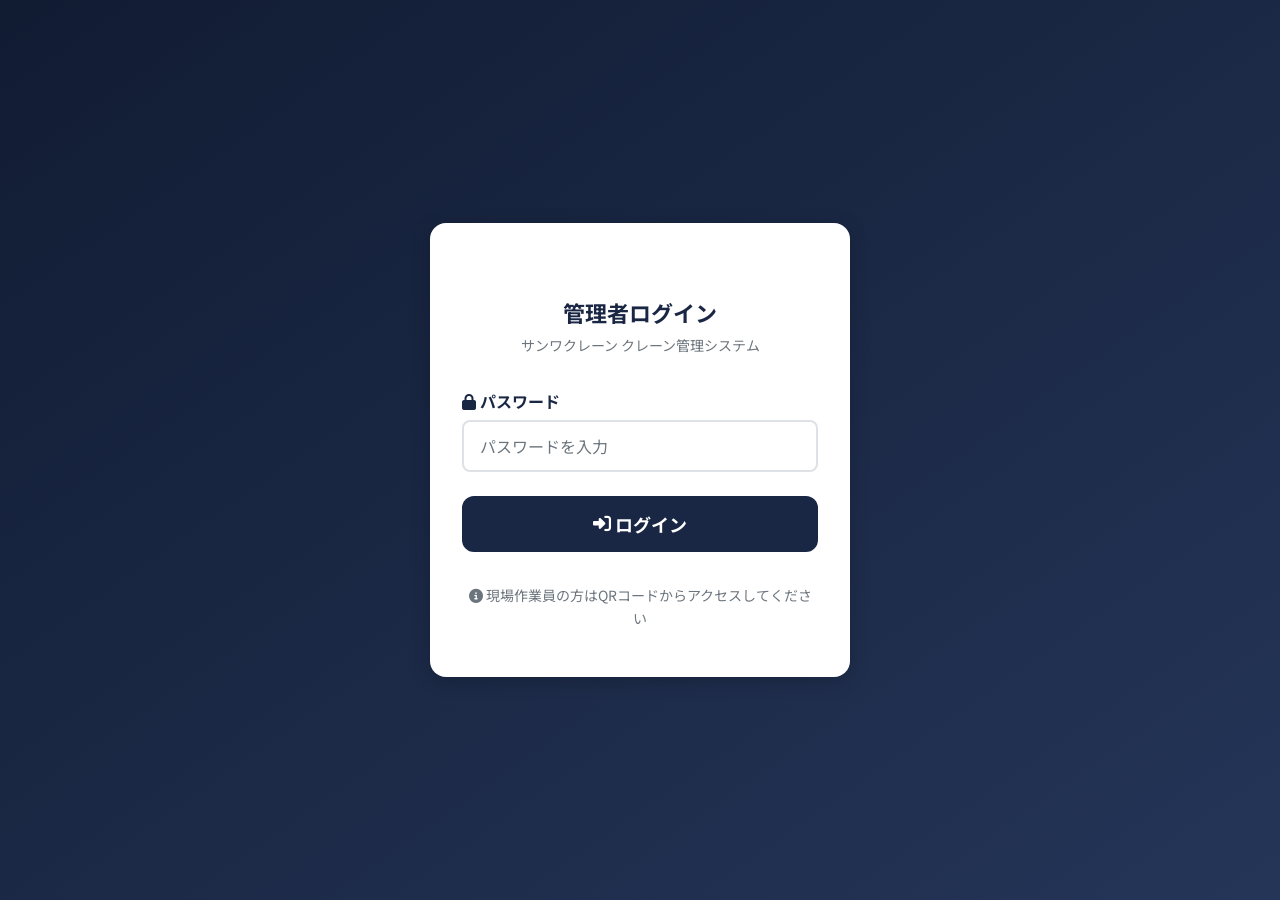
==== admin-crane.html @ b6905c78 "点検記録（オイル残量・タイヤ空気圧）セクションを追加、レイアウト変更 Co-Authored-By: Claude Sonnet 4.6 <noreply@anthropic.com>" ====
<!DOCTYPE html>
<html lang="ja">
<head>
  <meta charset="UTF-8">
  <meta name="viewport" content="width=device-width, initial-scale=1.0">
  <title>クレーン詳細（管理者）| サンワクレーン</title>
  <link rel="preconnect" href="https://fonts.googleapis.com">
  <link rel="preconnect" href="https://fonts.gstatic.com" crossorigin>
  <link href="https://fonts.googleapis.com/css2?family=Noto+Sans+JP:wght@400;700&display=swap" rel="stylesheet">
  <link rel="stylesheet" href="https://cdnjs.cloudflare.com/ajax/libs/font-awesome/6.5.0/css/all.min.css">
  <link rel="stylesheet" href="css/style.css">
</head>
<body>

  <!-- ヘッダー -->
  <header class="header">
    <a class="header-brand" href="admin-dashboard.html">
      <img class="header-logo"
           src="http://sanwacrane.jp/images/logo4.png"
           alt="サンワクレーン"
           onerror="this.style.display='none'">
      <div class="header-brand-text">
        <div class="header-title" id="pageHeading">クレーン詳細</div>
        <div class="header-subtitle" id="pageSubheading">管理者</div>
      </div>
    </a>
    <nav class="header-nav">
      <a href="admin-cranes.html"><i class="fas fa-arrow-left"></i> 一覧</a>
      <button onclick="Auth.logout()"><i class="fas fa-sign-out-alt"></i></button>
    </nav>
  </header>

  <!-- 管理者ナビ -->
  <nav class="admin-nav">
    <a href="admin-dashboard.html"><i class="fas fa-tachometer-alt"></i> ダッシュボード</a>
    <a href="admin-cranes.html" class="active"><i class="fas fa-truck-moving"></i> クレーン管理</a>
    <a href="qr-generator.html"><i class="fas fa-qrcode"></i> QRコード生成</a>
  </nav>

  <!-- メインコンテンツ -->
  <main class="container" style="padding-top:var(--sp-xl)">

    <!-- 上段：クレーン基本情報（横幅いっぱい） -->
    <div class="card" style="margin-bottom:var(--sp-lg)">
      <div class="card-header">
        <i class="fas fa-truck-moving"></i> クレーン基本情報
      </div>
      <div class="card-body">
        <form id="craneEditForm">
          <div class="grid grid-3" style="gap:var(--sp-md)">
            <div class="form-group" style="margin-bottom:0">
              <label class="form-label">車番 <span class="required">*</span></label>
              <input type="text" id="fieldVehicleNumber" class="form-control" required>
            </div>
            <div class="form-group" style="margin-bottom:0">
              <label class="form-label">メーカー</label>
              <select id="fieldMaker" class="form-control">
                <option value="">— 選択 —</option>
                <option value="LIEBHERR">LIEBHERR</option>
                <option value="TADANO">TADANO</option>
                <option value="KATO">KATO</option>
                <option value="KOBELCO">KOBELCO</option>
                <option value="SUMITOMO">SUMITOMO</option>
              </select>
            </div>
            <div class="form-group" style="margin-bottom:0">
              <label class="form-label">トン数 <span class="required">*</span></label>
              <input type="text" id="fieldTonnage" class="form-control" placeholder="例：25t" required>
            </div>
            <div class="form-group" style="margin-bottom:0">
              <label class="form-label">型番・型式</label>
              <input type="text" id="fieldModel" class="form-control">
            </div>
            <div class="form-group" style="margin-bottom:0">
              <label class="form-label">ステータス</label>
              <select id="fieldStatus" class="form-control">
                <option value="active">稼働中</option>
                <option value="maintenance">メンテナンス中</option>
                <option value="retired">引退</option>
              </select>
            </div>
            <div class="form-group" style="margin-bottom:0">
              <label class="form-label">備考</label>
              <input type="text" id="fieldNotes" class="form-control">
            </div>
          </div>
          <div style="margin-top:var(--sp-md);text-align:right">
            <button type="submit" class="btn btn-accent">
              <i class="fas fa-save"></i> 情報を保存
            </button>
          </div>
        </form>
      </div>
    </div>

    <!-- 下段：メンテナンス記録 ＋ 点検記録 -->
    <div class="grid grid-2" style="align-items:start">

      <!-- 左：メンテナンス記録 -->
      <div class="card">
        <div class="card-header">
          <i class="fas fa-clipboard-list"></i> メンテナンス記録
          <button id="btnAddMaint" class="btn btn-sm btn-accent" style="margin-left:auto">
            <i class="fas fa-plus"></i> 追加
          </button>
        </div>
        <div class="table-wrapper">
          <table class="table">
            <thead>
              <tr>
                <th>種別</th>
                <th>実施日</th>
                <th>次回予定</th>
                <th>担当者</th>
                <th>備考</th>
                <th>操作</th>
              </tr>
            </thead>
            <tbody id="maintTableBody">
              <tr><td colspan="6" class="text-center">読み込み中...</td></tr>
            </tbody>
          </table>
        </div>
      </div>

      <!-- 右：点検記録 -->
      <div class="card">
        <div class="card-header">
          <i class="fas fa-search"></i> 点検記録
          <button id="btnAddInspection" class="btn btn-sm btn-accent" style="margin-left:auto">
            <i class="fas fa-plus"></i> 追加
          </button>
        </div>
        <div class="table-wrapper">
          <table class="table">
            <thead>
              <tr>
                <th>日付</th>
                <th>オイル残量</th>
                <th>タイヤ空気圧（kPa）</th>
                <th>担当者</th>
                <th>操作</th>
              </tr>
            </thead>
            <tbody id="inspectionTableBody">
              <tr><td colspan="5" class="text-center">読み込み中...</td></tr>
            </tbody>
          </table>
        </div>
      </div>

    </div><!-- /grid -->

  </main>

  <!-- スクリプト読み込み -->
  <script src="https://www.gstatic.com/firebasejs/10.12.0/firebase-app-compat.js"></script>
  <script src="https://www.gstatic.com/firebasejs/10.12.0/firebase-firestore-compat.js"></script>
  <script src="js/firebase-config.js"></script>
  <script src="js/data.js"></script>
  <script src="js/auth.js"></script>
  <script src="js/app.js"></script>
  <script src="js/admin-crane.js"></script>

</body>
</html>
---- css/style.css ----
/* ============================================
   サンワクレーン株式会社 クレーン管理システム
   共通スタイルシート
   ============================================ */

/* CSS変数定義 */
:root {
  /* カラーパレット */
  --color-primary:       #1a2744;  /* ダークネイビー */
  --color-primary-light: #253558;  /* ライトネイビー */
  --color-primary-dark:  #111c33;  /* ダークネイビー（濃い） */
  --color-accent:        #c9a84c;  /* ゴールド */
  --color-accent-light:  #d4b96a;  /* ライトゴールド */
  --color-accent-dark:   #a8863a;  /* ダークゴールド */

  /* ニュートラルカラー */
  --color-white:  #ffffff;
  --color-bg:     #f0f2f5;
  --color-card:   #ffffff;
  --color-border: #dee2e6;
  --color-text:   #212529;
  --color-text-muted: #6c757d;

  /* ステータスカラー */
  --color-success: #198754;
  --color-warning: #f0a500;
  --color-danger:  #dc3545;
  --color-info:    #0dcaf0;

  /* タイポグラフィ */
  --font-family:    'Noto Sans JP', sans-serif;
  --font-size-xs:   12px;
  --font-size-sm:   14px;
  --font-size-base: 16px;
  --font-size-lg:   18px;
  --font-size-xl:   22px;
  --font-size-xxl:  28px;

  /* スペーシング */
  --sp-xs:  4px;
  --sp-sm:  8px;
  --sp-md:  16px;
  --sp-lg:  24px;
  --sp-xl:  32px;
  --sp-xxl: 48px;

  /* ボーダー半径 */
  --radius-sm: 4px;
  --radius-md: 8px;
  --radius-lg: 12px;
  --radius-xl: 16px;

  /* シャドウ */
  --shadow-sm: 0 1px 3px rgba(0,0,0,0.10);
  --shadow-md: 0 2px 8px rgba(0,0,0,0.15);
  --shadow-lg: 0 4px 20px rgba(0,0,0,0.20);

  /* レイアウト */
  --header-height:  64px;
  --container-max: 1200px;
}

/* ============================================
   リセット・ベース
   ============================================ */

*, *::before, *::after {
  box-sizing: border-box;
  margin: 0;
  padding: 0;
}

html { font-size: var(--font-size-base); scroll-behavior: smooth; }

body {
  font-family: var(--font-family);
  background-color: var(--color-bg);
  color: var(--color-text);
  line-height: 1.6;
  min-height: 100vh;
}

a { color: var(--color-accent); text-decoration: none; }
a:hover { color: var(--color-accent-dark); }
img { max-width: 100%; height: auto; }

/* ============================================
   ヘッダー
   ============================================ */

.header {
  background: var(--color-primary);
  color: var(--color-white);
  padding: var(--sp-sm) var(--sp-lg);
  position: sticky;
  top: 0;
  z-index: 100;
  box-shadow: var(--shadow-md);
  display: flex;
  align-items: center;
  justify-content: space-between;
  min-height: var(--header-height);
}

.header-brand {
  display: flex;
  align-items: center;
  gap: var(--sp-sm);
  text-decoration: none;
  color: inherit;
}

.header-logo { height: 44px; width: auto; object-fit: contain; }

.header-brand-text { display: flex; flex-direction: column; }
.header-title {
  font-size: var(--font-size-lg);
  font-weight: 700;
  color: var(--color-accent);
  line-height: 1.2;
}
.header-subtitle {
  font-size: var(--font-size-xs);
  color: rgba(255,255,255,0.65);
}

.header-nav {
  display: flex;
  align-items: center;
  gap: var(--sp-xs);
}

.header-nav a,
.header-nav button {
  color: rgba(255,255,255,0.75);
  font-size: var(--font-size-sm);
  padding: var(--sp-xs) var(--sp-sm);
  border: none;
  background: none;
  cursor: pointer;
  font-family: var(--font-family);
  border-radius: var(--radius-sm);
  transition: all 0.2s;
  text-decoration: none;
}

.header-nav a:hover,
.header-nav button:hover {
  color: var(--color-white);
  background: rgba(255,255,255,0.12);
}

/* ============================================
   管理者ナビゲーション
   ============================================ */

.admin-nav {
  background: var(--color-primary-dark);
  padding: 0 var(--sp-lg);
  display: flex;
  gap: 2px;
  overflow-x: auto;
}

.admin-nav a {
  color: rgba(255,255,255,0.65);
  font-size: var(--font-size-sm);
  padding: 10px var(--sp-md);
  white-space: nowrap;
  transition: all 0.2s;
  display: flex;
  align-items: center;
  gap: 6px;
  border-bottom: 3px solid transparent;
}

.admin-nav a:hover  { color: var(--color-white); background: rgba(255,255,255,0.07); }
.admin-nav a.active { color: var(--color-accent); border-bottom-color: var(--color-accent); }

/* ============================================
   コンテナ
   ============================================ */

.container {
  max-width: var(--container-max);
  margin: 0 auto;
  padding: var(--sp-lg);
}

.container-sm {
  max-width: 580px;
  margin: 0 auto;
  padding: var(--sp-lg);
}

/* ページタイトル */
.page-title {
  font-size: var(--font-size-xl);
  font-weight: 700;
  color: var(--color-primary);
  margin-bottom: var(--sp-lg);
  display: flex;
  align-items: center;
  gap: var(--sp-sm);
}

.page-title i { color: var(--color-accent); }

/* グリッド */
.grid   { display: grid; gap: var(--sp-lg); }
.grid-2 { grid-template-columns: repeat(2,1fr); }
.grid-3 { grid-template-columns: repeat(3,1fr); }

@media (max-width: 768px) {
  .grid-2, .grid-3 { grid-template-columns: 1fr; }
}

/* ============================================
   カード
   ============================================ */

.card {
  background: var(--color-card);
  border-radius: var(--radius-lg);
  box-shadow: var(--shadow-sm);
  overflow: hidden;
  border: 1px solid var(--color-border);
}

.card-header {
  background: var(--color-primary);
  color: var(--color-white);
  padding: var(--sp-md) var(--sp-lg);
  font-weight: 700;
  font-size: var(--font-size-lg);
  display: flex;
  align-items: center;
  gap: var(--sp-sm);
}

.card-header i { color: var(--color-accent); }

.card-body   { padding: var(--sp-lg); }

.card-footer {
  padding: var(--sp-md) var(--sp-lg);
  background: var(--color-bg);
  border-top: 1px solid var(--color-border);
  display: flex;
  gap: var(--sp-sm);
  flex-wrap: wrap;
}

/* クレーン情報カード */
.crane-info-card {
  background: linear-gradient(135deg, var(--color-primary) 0%, var(--color-primary-light) 100%);
  color: var(--color-white);
  border-radius: var(--radius-lg);
  padding: var(--sp-xl);
  margin-bottom: var(--sp-lg);
  position: relative;
  overflow: hidden;
}

.crane-info-card::before {
  content: '';
  position: absolute;
  right: -30px;
  top: -30px;
  width: 160px;
  height: 160px;
  border-radius: 50%;
  background: rgba(201,168,76,0.12);
}

.crane-vehicle-number {
  font-size: var(--font-size-xxl);
  font-weight: 700;
  color: var(--color-accent);
  margin-bottom: var(--sp-xs);
  letter-spacing: 0.05em;
}

.crane-name-display {
  font-size: var(--font-size-xl);
  font-weight: 700;
  margin-bottom: var(--sp-md);
}

.crane-meta {
  display: flex;
  flex-wrap: wrap;
  gap: var(--sp-md);
}

.crane-meta-item {
  display: flex;
  align-items: center;
  gap: 6px;
  font-size: var(--font-size-sm);
  color: rgba(255,255,255,0.8);
}

.crane-meta-item i { color: var(--color-accent); }

/* メンテナンス項目カード */
.maint-card {
  background: var(--color-card);
  border-radius: var(--radius-md);
  border: 1px solid var(--color-border);
  padding: var(--sp-md) var(--sp-lg);
  transition: transform 0.2s, box-shadow 0.2s;
}

.maint-card:hover {
  transform: translateY(-2px);
  box-shadow: var(--shadow-md);
}

.maint-card-title {
  font-weight: 700;
  font-size: var(--font-size-lg);
  color: var(--color-primary);
  margin-bottom: var(--sp-sm);
  display: flex;
  align-items: center;
  gap: var(--sp-sm);
}

.maint-card-title i { color: var(--color-accent); }

.maint-date-row {
  font-size: var(--font-size-sm);
  color: var(--color-text-muted);
  margin-bottom: var(--sp-xs);
  display: flex;
  align-items: center;
  gap: 6px;
}

.maint-date-row strong { color: var(--color-text); }

/* ============================================
   ステータスバッジ
   ============================================ */

.badge {
  display: inline-flex;
  align-items: center;
  gap: 4px;
  padding: 4px 10px;
  border-radius: 20px;
  font-size: var(--font-size-xs);
  font-weight: 700;
  white-space: nowrap;
}

.badge-success { background: #d1e7dd; color: #0a3622; }
.badge-warning { background: #fff3cd; color: #664d03; }
.badge-danger  { background: #f8d7da; color: #58151c; }
.badge-info    { background: #cff4fc; color: #055160; }
.badge-primary { background: #cfe2ff; color: #084298; }
.badge-muted   { background: #e2e3e5; color: #41464b; }

/* ============================================
   ボタン
   ============================================ */

.btn {
  display: inline-flex;
  align-items: center;
  justify-content: center;
  gap: var(--sp-xs);
  padding: 12px 20px;
  border-radius: var(--radius-md);
  font-size: var(--font-size-base);
  font-weight: 700;
  font-family: var(--font-family);
  cursor: pointer;
  border: 2px solid transparent;
  transition: all 0.2s;
  text-decoration: none;
  min-height: 48px;
  white-space: nowrap;
  line-height: 1;
}

.btn:disabled { opacity: 0.55; cursor: not-allowed; }

.btn-primary {
  background: var(--color-primary);
  color: var(--color-white);
  border-color: var(--color-primary);
}
.btn-primary:hover:not(:disabled) {
  background: var(--color-primary-light);
  border-color: var(--color-primary-light);
  color: var(--color-white);
}

.btn-accent {
  background: var(--color-accent);
  color: var(--color-primary);
  border-color: var(--color-accent);
}
.btn-accent:hover:not(:disabled) {
  background: var(--color-accent-dark);
  border-color: var(--color-accent-dark);
  color: var(--color-primary);
}

.btn-outline {
  background: transparent;
  color: var(--color-primary);
  border-color: var(--color-primary);
}
.btn-outline:hover:not(:disabled) {
  background: var(--color-primary);
  color: var(--color-white);
}

.btn-outline-accent {
  background: transparent;
  color: var(--color-accent-dark);
  border-color: var(--color-accent);
}
.btn-outline-accent:hover:not(:disabled) {
  background: var(--color-accent);
  color: var(--color-primary);
}

.btn-danger {
  background: var(--color-danger);
  color: var(--color-white);
  border-color: var(--color-danger);
}
.btn-danger:hover:not(:disabled) { background: #bb2d3b; color: var(--color-white); }

.btn-success {
  background: var(--color-success);
  color: var(--color-white);
  border-color: var(--color-success);
}
.btn-success:hover:not(:disabled) { background: #146c43; color: var(--color-white); }

.btn-sm  { padding: 8px 14px; font-size: var(--font-size-sm); min-height: 36px; }
.btn-lg  { padding: 16px 28px; font-size: var(--font-size-lg); min-height: 56px; border-radius: var(--radius-lg); }
.btn-block { width: 100%; }
.btn-icon { padding: 10px; min-width: 44px; height: 44px; }

/* ============================================
   フォーム
   ============================================ */

.form-group  { margin-bottom: var(--sp-lg); }

.form-label {
  display: block;
  font-weight: 700;
  margin-bottom: 6px;
  color: var(--color-primary);
  font-size: var(--font-size-base);
}

.form-label .required { color: var(--color-danger); margin-left: 4px; }

.form-control {
  width: 100%;
  padding: 12px 16px;
  border: 2px solid var(--color-border);
  border-radius: var(--radius-md);
  font-size: var(--font-size-base);
  font-family: var(--font-family);
  color: var(--color-text);
  background: var(--color-white);
  transition: border-color 0.2s, box-shadow 0.2s;
  min-height: 48px;
}

.form-control:focus {
  outline: none;
  border-color: var(--color-accent);
  box-shadow: 0 0 0 3px rgba(201,168,76,0.2);
}

.form-control::placeholder { color: var(--color-text-muted); }

select.form-control {
  appearance: none;
  background-image: url("data:image/svg+xml,%3Csvg xmlns='http://www.w3.org/2000/svg' width='16' height='16' viewBox='0 0 24 24' fill='none' stroke='%236c757d' stroke-width='2'%3E%3Cpolyline points='6 9 12 15 18 9'%3E%3C/polyline%3E%3C/svg%3E");
  background-repeat: no-repeat;
  background-position: right 14px center;
  padding-right: 40px;
}

textarea.form-control { min-height: 100px; resize: vertical; }
.form-hint  { font-size: var(--font-size-sm); color: var(--color-text-muted); margin-top: 4px; }

/* フォームセクション */
.form-section {
  background: var(--color-bg);
  border-radius: var(--radius-md);
  padding: var(--sp-lg);
  margin-bottom: var(--sp-lg);
  border: 1px solid var(--color-border);
}

.form-section-title {
  font-size: var(--font-size-lg);
  font-weight: 700;
  color: var(--color-primary);
  margin-bottom: var(--sp-md);
  padding-bottom: var(--sp-sm);
  border-bottom: 2px solid var(--color-accent);
  display: flex;
  align-items: center;
  gap: var(--sp-sm);
}

.form-section-title i { color: var(--color-accent); }

/* ============================================
   テーブル
   ============================================ */

.table-wrapper {
  overflow-x: auto;
  border-radius: var(--radius-md);
  box-shadow: var(--shadow-sm);
}

.table {
  width: 100%;
  border-collapse: collapse;
  background: var(--color-card);
  font-size: var(--font-size-sm);
}

.table th {
  background: var(--color-primary);
  color: var(--color-white);
  padding: 12px 16px;
  text-align: left;
  font-weight: 700;
  white-space: nowrap;
}

.table td {
  padding: 12px 16px;
  border-bottom: 1px solid var(--color-border);
  vertical-align: middle;
}

.table tr:last-child td { border-bottom: none; }
.table tr:hover td      { background: rgba(26,39,68,0.03); }

/* ============================================
   アラート・通知
   ============================================ */

.alert {
  padding: var(--sp-md) var(--sp-lg);
  border-radius: var(--radius-md);
  margin-bottom: var(--sp-md);
  display: flex;
  align-items: flex-start;
  gap: var(--sp-sm);
  font-size: var(--font-size-base);
  border: 1px solid transparent;
}

.alert i { margin-top: 2px; flex-shrink: 0; }

.alert-success { background: #d1e7dd; color: #0a3622; border-color: #a3cfbb; }
.alert-warning { background: #fff3cd; color: #664d03; border-color: #ffd97d; }
.alert-danger  { background: #f8d7da; color: #58151c; border-color: #f1aeb5; }
.alert-info    { background: #cff4fc; color: #055160; border-color: #9eeaf9; }

/* トースト通知 */
.toast-container {
  position: fixed;
  top: 80px;
  right: var(--sp-lg);
  z-index: 9999;
  display: flex;
  flex-direction: column;
  gap: var(--sp-sm);
  max-width: 320px;
}

.toast {
  background: var(--color-white);
  border-radius: var(--radius-md);
  padding: var(--sp-md) var(--sp-lg);
  box-shadow: var(--shadow-lg);
  border-left: 4px solid var(--color-accent);
  font-size: var(--font-size-sm);
  animation: slideIn 0.3s ease;
  display: flex;
  align-items: center;
  gap: var(--sp-sm);
}

.toast-success { border-left-color: var(--color-success); }
.toast-error   { border-left-color: var(--color-danger); }
.toast-warning { border-left-color: var(--color-warning); }

@keyframes slideIn {
  from { transform: translateX(110%); opacity: 0; }
  to   { transform: translateX(0);    opacity: 1; }
}

@keyframes fadeOut {
  from { opacity: 1; }
  to   { opacity: 0; transform: translateX(110%); }
}

.toast.fade-out { animation: fadeOut 0.3s ease forwards; }

/* ============================================
   モーダル
   ============================================ */

.modal-overlay {
  position: fixed;
  inset: 0;
  background: rgba(0,0,0,0.5);
  z-index: 1000;
  display: flex;
  align-items: center;
  justify-content: center;
  padding: var(--sp-lg);
}

.modal {
  background: var(--color-white);
  border-radius: var(--radius-lg);
  width: 100%;
  max-width: 600px;
  max-height: 90vh;
  overflow-y: auto;
  box-shadow: var(--shadow-lg);
}

.modal-header {
  background: var(--color-primary);
  color: var(--color-white);
  padding: var(--sp-md) var(--sp-lg);
  border-radius: var(--radius-lg) var(--radius-lg) 0 0;
  display: flex;
  align-items: center;
  justify-content: space-between;
  position: sticky;
  top: 0;
}

.modal-title {
  font-size: var(--font-size-lg);
  font-weight: 700;
  display: flex;
  align-items: center;
  gap: var(--sp-sm);
}

.modal-title i { color: var(--color-accent); }

.modal-close {
  background: none;
  border: none;
  color: rgba(255,255,255,0.7);
  font-size: var(--font-size-xl);
  cursor: pointer;
  padding: 4px 8px;
  line-height: 1;
  transition: color 0.2s;
  font-family: var(--font-family);
}

.modal-close:hover { color: var(--color-white); }
.modal-body   { padding: var(--sp-lg); }
.modal-footer {
  padding: var(--sp-md) var(--sp-lg);
  border-top: 1px solid var(--color-border);
  display: flex;
  justify-content: flex-end;
  gap: var(--sp-sm);
  position: sticky;
  bottom: 0;
  background: var(--color-white);
}

/* ============================================
   統計カード（ダッシュボード）
   ============================================ */

.stat-grid {
  display: grid;
  grid-template-columns: repeat(4, 1fr);
  gap: var(--sp-md);
  margin-bottom: var(--sp-xl);
}

@media (max-width: 900px) {
  .stat-grid { grid-template-columns: repeat(2, 1fr); }
}

@media (max-width: 480px) {
  .stat-grid { grid-template-columns: 1fr 1fr; }
}

.stat-card {
  background: var(--color-card);
  border-radius: var(--radius-md);
  padding: var(--sp-lg);
  text-align: center;
  box-shadow: var(--shadow-sm);
  border: 1px solid var(--color-border);
}

.stat-icon  { font-size: 2rem; margin-bottom: var(--sp-sm); color: var(--color-text-muted); }
.stat-value { font-size: 2.4rem; font-weight: 700; color: var(--color-primary); line-height: 1; margin-bottom: var(--sp-xs); }
.stat-label { font-size: var(--font-size-sm); color: var(--color-text-muted); }

.stat-card.stat-warning .stat-icon,
.stat-card.stat-warning .stat-value { color: var(--color-warning); }
.stat-card.stat-danger .stat-icon,
.stat-card.stat-danger .stat-value  { color: var(--color-danger); }
.stat-card.stat-success .stat-icon,
.stat-card.stat-success .stat-value { color: var(--color-success); }

/* ============================================
   フィルターバー
   ============================================ */

.filter-bar {
  display: flex;
  gap: var(--sp-sm);
  flex-wrap: wrap;
  margin-bottom: var(--sp-lg);
  background: var(--color-card);
  padding: var(--sp-md);
  border-radius: var(--radius-md);
  box-shadow: var(--shadow-sm);
}

.filter-btn {
  padding: 8px 16px;
  border-radius: 20px;
  font-size: var(--font-size-sm);
  font-weight: 700;
  cursor: pointer;
  border: 2px solid var(--color-border);
  font-family: var(--font-family);
  transition: all 0.2s;
  background: var(--color-bg);
  color: var(--color-text);
  min-height: 40px;
}

.filter-btn.active {
  background: var(--color-primary);
  color: var(--color-white);
  border-color: var(--color-primary);
}

.filter-btn:hover:not(.active) {
  border-color: var(--color-primary);
  color: var(--color-primary);
}

/* ============================================
   ログインページ
   ============================================ */

.login-page {
  min-height: 100vh;
  display: flex;
  align-items: center;
  justify-content: center;
  background: linear-gradient(145deg, var(--color-primary-dark) 0%, var(--color-primary-light) 100%);
  padding: var(--sp-lg);
}

.login-card {
  background: var(--color-white);
  border-radius: var(--radius-xl);
  padding: var(--sp-xxl) var(--sp-xl);
  width: 100%;
  max-width: 420px;
  box-shadow: var(--shadow-lg);
  text-align: center;
}

.login-logo-wrap { margin-bottom: var(--sp-lg); }
.login-logo      { height: 60px; object-fit: contain; }

.login-title    { font-size: var(--font-size-xl); font-weight: 700; color: var(--color-primary); margin-bottom: 4px; }
.login-subtitle { color: var(--color-text-muted); margin-bottom: var(--sp-xl); font-size: var(--font-size-sm); }

/* ============================================
   QRコードページ
   ============================================ */

.qr-grid {
  display: grid;
  grid-template-columns: repeat(auto-fill, minmax(220px, 1fr));
  gap: var(--sp-lg);
}

.qr-card {
  background: var(--color-white);
  border-radius: var(--radius-md);
  padding: var(--sp-lg);
  text-align: center;
  box-shadow: var(--shadow-sm);
  border: 2px solid var(--color-primary);
}

.qr-code-wrap {
  display: flex;
  align-items: center;
  justify-content: center;
  margin: var(--sp-md) 0;
}

.qr-code-wrap canvas,
.qr-code-wrap img {
  border: 4px solid var(--color-primary);
  border-radius: var(--radius-sm);
  display: block;
}

.qr-vehicle-number { font-size: var(--font-size-lg); font-weight: 700; color: var(--color-primary); margin-bottom: 4px; }
.qr-crane-name     { font-size: var(--font-size-sm); color: var(--color-text-muted); margin-bottom: var(--sp-sm); }

/* ============================================
   履歴リスト
   ============================================ */

.history-list { display: flex; flex-direction: column; gap: var(--sp-sm); }

.history-item {
  background: var(--color-card);
  border-radius: var(--radius-md);
  padding: var(--sp-md) var(--sp-lg);
  border: 1px solid var(--color-border);
  box-shadow: var(--shadow-sm);
}

.history-item-header {
  display: flex;
  align-items: center;
  justify-content: space-between;
  margin-bottom: var(--sp-sm);
  flex-wrap: wrap;
  gap: var(--sp-xs);
}

.history-type {
  font-weight: 700;
  color: var(--color-primary);
  font-size: var(--font-size-base);
  display: flex;
  align-items: center;
  gap: 6px;
}

.history-type i { color: var(--color-accent); }
.history-date   { font-size: var(--font-size-sm); color: var(--color-text-muted); }

.history-details {
  font-size: var(--font-size-sm);
  display: flex;
  flex-wrap: wrap;
  gap: var(--sp-sm) var(--sp-lg);
}

.history-detail-item { display: flex; flex-direction: column; }
.history-detail-label {
  font-size: var(--font-size-xs);
  color: var(--color-text-muted);
  text-transform: uppercase;
  letter-spacing: 0.4px;
  font-weight: 700;
}

/* ============================================
   空のステート
   ============================================ */

.empty-state {
  text-align: center;
  padding: var(--sp-xxl) var(--sp-lg);
  color: var(--color-text-muted);
}

.empty-state i {
  font-size: 3.5rem;
  color: var(--color-border);
  margin-bottom: var(--sp-md);
  display: block;
}

.empty-state h3 { font-size: var(--font-size-lg); margin-bottom: var(--sp-sm); }

/* ============================================
   ローディング
   ============================================ */

.loading {
  display: flex;
  align-items: center;
  justify-content: center;
  padding: var(--sp-xxl);
  flex-direction: column;
  gap: var(--sp-md);
  color: var(--color-text-muted);
}

.spinner {
  width: 40px;
  height: 40px;
  border: 4px solid var(--color-border);
  border-top-color: var(--color-accent);
  border-radius: 50%;
  animation: spin 0.75s linear infinite;
}

@keyframes spin { to { transform: rotate(360deg); } }

/* ============================================
   印刷スタイル
   ============================================ */

@media print {
  .header, .admin-nav, .no-print, .btn { display: none !important; }
  body { background: white; font-size: 11px; }
  .card { box-shadow: none; border: 1px solid #ccc; }
  .qr-card { break-inside: avoid; page-break-inside: avoid; border: 1px solid #333; }
  .qr-grid { grid-template-columns: repeat(3, 1fr); gap: 12px; }
  .crane-info-card { background: var(--color-primary) !important; -webkit-print-color-adjust: exact; }
}

/* ============================================
   レスポンシブ
   ============================================ */

@media (max-width: 768px) {
  .container   { padding: var(--sp-md); }
  .page-title  { font-size: var(--font-size-lg); }
  .header-title { font-size: var(--font-size-base); }
  .stat-card   { padding: var(--sp-md); }
  .stat-value  { font-size: 1.8rem; }
  .modal       { max-height: 95vh; }
  .toast-container { right: var(--sp-md); left: var(--sp-md); max-width: none; }
  .crane-vehicle-number { font-size: var(--font-size-xl); }
}

/* ============================================
   ユーティリティ
   ============================================ */

.text-center  { text-align: center; }
.text-right   { text-align: right; }
.text-muted   { color: var(--color-text-muted); }
.text-primary { color: var(--color-primary); }
.text-accent  { color: var(--color-accent); }
.text-success { color: var(--color-success); }
.text-warning { color: #856404; }
.text-danger  { color: var(--color-danger); }
.fw-bold      { font-weight: 700; }
.d-flex       { display: flex; }
.align-center { align-items: center; }
.justify-between { justify-content: space-between; }
.gap-sm       { gap: var(--sp-sm); }
.gap-md       { gap: var(--sp-md); }
.flex-wrap    { flex-wrap: wrap; }
.hidden       { display: none !important; }
.w-100        { width: 100%; }
.mb-0  { margin-bottom: 0; }
.mb-sm { margin-bottom: var(--sp-sm); }
.mb-md { margin-bottom: var(--sp-md); }
.mb-lg { margin-bottom: var(--sp-lg); }
.mt-md { margin-top: var(--sp-md); }
.mt-lg { margin-top: var(--sp-lg); }
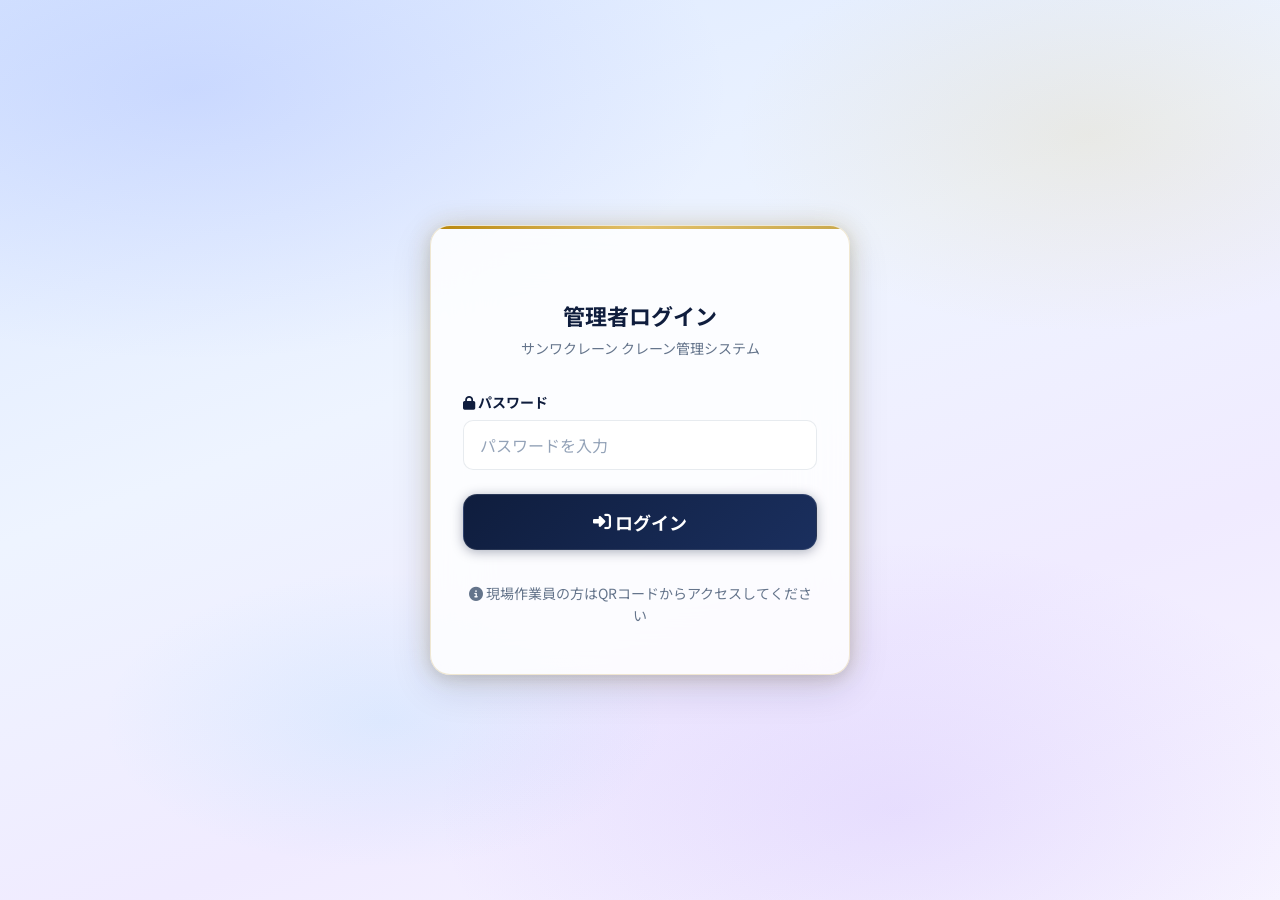
==== commit 414a746b: "feat: オドメーター・アワメーター・修理記録機能を追加 - メンテナンス／点検フォーム（管理者・現場）にオドメーターとアワメーター入力欄を追加 - 修理記録セクションを追加（故障箇所・交換部品・対" ====
--- a/admin-crane.html
+++ b/admin-crane.html
@@ -94,7 +94,7 @@
     </div>
 
     <!-- 下段：メンテナンス記録 ＋ 点検記録 -->
-    <div class="grid grid-2" style="align-items:start">
+    <div style="display:flex;flex-direction:column;gap:var(--sp-lg)">
 
       <!-- 左：メンテナンス記録 -->
       <div class="card">
@@ -109,6 +109,7 @@
             <thead>
               <tr>
                 <th>種別</th>
+                <th>部位</th>
                 <th>実施日</th>
                 <th>次回予定</th>
                 <th>担当者</th>
@@ -117,7 +118,7 @@
               </tr>
             </thead>
             <tbody id="maintTableBody">
-              <tr><td colspan="6" class="text-center">読み込み中...</td></tr>
+              <tr><td colspan="7" class="text-center">読み込み中...</td></tr>
             </tbody>
           </table>
         </div>
@@ -136,14 +137,42 @@
             <thead>
               <tr>
                 <th>日付</th>
-                <th>オイル残量</th>
-                <th>タイヤ空気圧（kPa）</th>
+                <th>部位</th>
+                <th>点検項目</th>
                 <th>担当者</th>
                 <th>操作</th>
               </tr>
             </thead>
             <tbody id="inspectionTableBody">
               <tr><td colspan="5" class="text-center">読み込み中...</td></tr>
+            </tbody>
+          </table>
+        </div>
+      </div>
+
+      <!-- 修理記録 -->
+      <div class="card">
+        <div class="card-header">
+          <i class="fas fa-tools"></i> 修理記録
+          <button id="btnAddRepair" class="btn btn-sm btn-accent" style="margin-left:auto">
+            <i class="fas fa-plus"></i> 追加
+          </button>
+        </div>
+        <div class="table-wrapper">
+          <table class="table">
+            <thead>
+              <tr>
+                <th>修理日</th>
+                <th>故障箇所</th>
+                <th>交換部品</th>
+                <th>対策</th>
+                <th>担当者</th>
+                <th>備考</th>
+                <th>操作</th>
+              </tr>
+            </thead>
+            <tbody id="repairTableBody">
+              <tr><td colspan="7" class="text-center">読み込み中...</td></tr>
             </tbody>
           </table>
         </div>
--- a/css/style.css
+++ b/css/style.css
@@ -1,31 +1,50 @@
 /* ============================================
    サンワクレーン株式会社 クレーン管理システム
-   共通スタイルシート
+   Premium Light Theme — Frosted Glass Edition
    ============================================ */
 
 /* CSS変数定義 */
 :root {
-  /* カラーパレット */
-  --color-primary:       #1a2744;  /* ダークネイビー */
-  --color-primary-light: #253558;  /* ライトネイビー */
-  --color-primary-dark:  #111c33;  /* ダークネイビー（濃い） */
-  --color-accent:        #c9a84c;  /* ゴールド */
-  --color-accent-light:  #d4b96a;  /* ライトゴールド */
-  --color-accent-dark:   #a8863a;  /* ダークゴールド */
-
-  /* ニュートラルカラー */
-  --color-white:  #ffffff;
-  --color-bg:     #f0f2f5;
-  --color-card:   #ffffff;
-  --color-border: #dee2e6;
-  --color-text:   #212529;
-  --color-text-muted: #6c757d;
+  /* コアカラー */
+  --color-primary:       #0f1d3d;
+  --color-primary-light: #1a2f5e;
+  --color-primary-dark:  #080f20;
+  --color-accent:        #c9a84c;
+  --color-accent-light:  #e2c06a;
+  --color-accent-dark:   #a8863a;
+
+  /* 背景グラデーション */
+  --bg-base:    #eaf0ff;
+  --bg-layer1:  #f0f4ff;
+  --bg-layer2:  #f5f0ff;
+
+  /* Glass（ライトモード） */
+  --glass-bg:       rgba(255,255,255,0.72);
+  --glass-bg-hover: rgba(255,255,255,0.85);
+  --glass-border:   rgba(148,163,184,0.22);
+  --glass-shadow:   rgba(15,29,61,0.10);
+
+  /* テキスト */
+  --color-white:      #ffffff;
+  --color-text:       #1e293b;
+  --color-text-muted: #64748b;
+  --color-text-dim:   #94a3b8;
+  --color-border:     rgba(148,163,184,0.25);
+  --color-card:       rgba(255,255,255,0.72);
+  --color-bg:         rgba(241,245,255,0.60);
 
   /* ステータスカラー */
-  --color-success: #198754;
-  --color-warning: #f0a500;
-  --color-danger:  #dc3545;
-  --color-info:    #0dcaf0;
+  --color-success: #16a34a;
+  --color-warning: #d97706;
+  --color-danger:  #dc2626;
+  --color-info:    #0284c7;
+
+  /* グラデーション */
+  --grad-gold:    linear-gradient(135deg, #b8860b, #e2c06a, #c9a84c);
+  --grad-navy:    linear-gradient(135deg, #0f1d3d, #1a2f5e);
+  --grad-purple:  linear-gradient(135deg, #5b21b6, #7c3aed);
+  --grad-danger:  linear-gradient(135deg, #b91c1c, #ef4444);
+  --grad-success: linear-gradient(135deg, #15803d, #22c55e);
 
   /* タイポグラフィ */
   --font-family:    'Noto Sans JP', sans-serif;
@@ -46,17 +65,19 @@
 
   /* ボーダー半径 */
   --radius-sm: 4px;
-  --radius-md: 8px;
-  --radius-lg: 12px;
-  --radius-xl: 16px;
+  --radius-md: 10px;
+  --radius-lg: 14px;
+  --radius-xl: 20px;
 
   /* シャドウ */
-  --shadow-sm: 0 1px 3px rgba(0,0,0,0.10);
-  --shadow-md: 0 2px 8px rgba(0,0,0,0.15);
-  --shadow-lg: 0 4px 20px rgba(0,0,0,0.20);
+  --shadow-sm: 0 1px 4px rgba(15,29,61,0.08), 0 1px 2px rgba(15,29,61,0.04);
+  --shadow-md: 0 4px 16px rgba(15,29,61,0.10), 0 2px 6px rgba(15,29,61,0.06);
+  --shadow-lg: 0 12px 40px rgba(15,29,61,0.14), 0 4px 12px rgba(15,29,61,0.08);
+  --shadow-glow-gold:   0 0 24px rgba(201,168,76,0.28);
+  --shadow-glow-blue:   0 0 24px rgba(99,102,241,0.20);
 
   /* レイアウト */
-  --header-height:  64px;
+  --header-height: 64px;
   --container-max: 1200px;
 }
 
@@ -74,13 +95,21 @@
 
 body {
   font-family: var(--font-family);
-  background-color: var(--color-bg);
+  /* ライトブルー〜ラベンダー〜シルバーの明るいグラデーション背景 */
+  background-color: #eaf0ff;
+  background-image:
+    radial-gradient(ellipse 70% 50% at 15% 10%,  rgba(99,130,255,0.18)  0%, transparent 60%),
+    radial-gradient(ellipse 50% 40% at 85% 15%,  rgba(201,168,76,0.14)  0%, transparent 55%),
+    radial-gradient(ellipse 60% 50% at 70% 90%,  rgba(139,92,246,0.12)  0%, transparent 60%),
+    radial-gradient(ellipse 40% 30% at 30% 80%,  rgba(56,189,248,0.10)  0%, transparent 55%),
+    linear-gradient(160deg, #dbe8ff 0%, #eef4ff 40%, #f0ebff 70%, #f8f5ff 100%);
+  background-attachment: fixed;
   color: var(--color-text);
   line-height: 1.6;
   min-height: 100vh;
 }
 
-a { color: var(--color-accent); text-decoration: none; }
+a { color: var(--color-primary-light); text-decoration: none; transition: color 0.2s; }
 a:hover { color: var(--color-accent-dark); }
 img { max-width: 100%; height: auto; }
 
@@ -89,17 +118,30 @@
    ============================================ */
 
 .header {
-  background: var(--color-primary);
+  background: rgba(10,18,42,0.92);
+  backdrop-filter: blur(20px);
+  -webkit-backdrop-filter: blur(20px);
   color: var(--color-white);
   padding: var(--sp-sm) var(--sp-lg);
   position: sticky;
   top: 0;
   z-index: 100;
-  box-shadow: var(--shadow-md);
   display: flex;
   align-items: center;
   justify-content: space-between;
   min-height: var(--header-height);
+  border-bottom: 1px solid rgba(255,255,255,0.08);
+  box-shadow: 0 4px 24px rgba(0,0,0,0.25);
+}
+
+/* Gold shimmer line at bottom of header */
+.header::after {
+  content: '';
+  position: absolute;
+  bottom: 0; left: 0; right: 0;
+  height: 2px;
+  background: var(--grad-gold);
+  opacity: 0.7;
 }
 
 .header-brand {
@@ -116,12 +158,15 @@
 .header-title {
   font-size: var(--font-size-lg);
   font-weight: 700;
-  color: var(--color-accent);
+  background: var(--grad-gold);
+  -webkit-background-clip: text;
+  -webkit-text-fill-color: transparent;
+  background-clip: text;
   line-height: 1.2;
 }
 .header-subtitle {
   font-size: var(--font-size-xs);
-  color: rgba(255,255,255,0.65);
+  color: rgba(255,255,255,0.50);
 }
 
 .header-nav {
@@ -132,14 +177,14 @@
 
 .header-nav a,
 .header-nav button {
-  color: rgba(255,255,255,0.75);
+  color: rgba(255,255,255,0.65);
   font-size: var(--font-size-sm);
   padding: var(--sp-xs) var(--sp-sm);
-  border: none;
+  border: 1px solid transparent;
   background: none;
   cursor: pointer;
   font-family: var(--font-family);
-  border-radius: var(--radius-sm);
+  border-radius: var(--radius-md);
   transition: all 0.2s;
   text-decoration: none;
 }
@@ -148,6 +193,7 @@
 .header-nav button:hover {
   color: var(--color-white);
   background: rgba(255,255,255,0.12);
+  border-color: rgba(255,255,255,0.15);
 }
 
 /* ============================================
@@ -155,15 +201,19 @@
    ============================================ */
 
 .admin-nav {
-  background: var(--color-primary-dark);
+  background: rgba(15,29,61,0.88);
+  backdrop-filter: blur(12px);
+  -webkit-backdrop-filter: blur(12px);
   padding: 0 var(--sp-lg);
   display: flex;
   gap: 2px;
   overflow-x: auto;
+  border-bottom: 1px solid rgba(255,255,255,0.07);
+  box-shadow: 0 2px 12px rgba(0,0,0,0.15);
 }
 
 .admin-nav a {
-  color: rgba(255,255,255,0.65);
+  color: rgba(255,255,255,0.55);
   font-size: var(--font-size-sm);
   padding: 10px var(--sp-md);
   white-space: nowrap;
@@ -171,11 +221,14 @@
   display: flex;
   align-items: center;
   gap: 6px;
-  border-bottom: 3px solid transparent;
-}
-
-.admin-nav a:hover  { color: var(--color-white); background: rgba(255,255,255,0.07); }
-.admin-nav a.active { color: var(--color-accent); border-bottom-color: var(--color-accent); }
+  border-bottom: 2px solid transparent;
+}
+
+.admin-nav a:hover  { color: rgba(255,255,255,0.90); background: rgba(255,255,255,0.06); }
+.admin-nav a.active {
+  color: var(--color-accent-light);
+  border-bottom-color: var(--color-accent);
+}
 
 /* ============================================
    コンテナ
@@ -204,7 +257,7 @@
   gap: var(--sp-sm);
 }
 
-.page-title i { color: var(--color-accent); }
+.page-title i { color: var(--color-accent-dark); }
 
 /* グリッド */
 .grid   { display: grid; gap: var(--sp-lg); }
@@ -216,20 +269,42 @@
 }
 
 /* ============================================
-   カード
+   カード — Frosted Glass（ライト）
    ============================================ */
 
 .card {
-  background: var(--color-card);
+  background: var(--glass-bg);
+  backdrop-filter: blur(20px);
+  -webkit-backdrop-filter: blur(20px);
   border-radius: var(--radius-lg);
-  box-shadow: var(--shadow-sm);
+  border: 1px solid var(--glass-border);
+  box-shadow: var(--shadow-md);
   overflow: hidden;
-  border: 1px solid var(--color-border);
+  transition: transform 0.25s ease, box-shadow 0.25s ease, border-color 0.25s;
+  position: relative;
+}
+
+/* Gold top line */
+.card::before {
+  content: '';
+  position: absolute;
+  top: 0; left: 0; right: 0;
+  height: 2px;
+  background: var(--grad-gold);
+  opacity: 0.55;
+  z-index: 1;
+}
+
+.card:hover {
+  transform: translateY(-3px);
+  box-shadow: var(--shadow-lg), var(--shadow-glow-gold);
+  border-color: rgba(201,168,76,0.30);
 }
 
 .card-header {
-  background: var(--color-primary);
-  color: var(--color-white);
+  background: rgba(15,29,61,0.06);
+  border-bottom: 1px solid var(--glass-border);
+  color: var(--color-primary);
   padding: var(--sp-md) var(--sp-lg);
   font-weight: 700;
   font-size: var(--font-size-lg);
@@ -238,14 +313,14 @@
   gap: var(--sp-sm);
 }
 
-.card-header i { color: var(--color-accent); }
-
-.card-body   { padding: var(--sp-lg); }
+.card-header i { color: var(--color-accent-dark); }
+
+.card-body { padding: var(--sp-lg); }
 
 .card-footer {
   padding: var(--sp-md) var(--sp-lg);
-  background: var(--color-bg);
-  border-top: 1px solid var(--color-border);
+  background: rgba(15,29,61,0.04);
+  border-top: 1px solid var(--glass-border);
   display: flex;
   gap: var(--sp-sm);
   flex-wrap: wrap;
@@ -253,30 +328,43 @@
 
 /* クレーン情報カード */
 .crane-info-card {
-  background: linear-gradient(135deg, var(--color-primary) 0%, var(--color-primary-light) 100%);
-  color: var(--color-white);
+  background: linear-gradient(135deg, rgba(10,18,42,0.92) 0%, rgba(26,47,94,0.92) 100%);
+  backdrop-filter: blur(20px);
+  -webkit-backdrop-filter: blur(20px);
+  border: 1px solid rgba(201,168,76,0.30);
   border-radius: var(--radius-lg);
   padding: var(--sp-xl);
   margin-bottom: var(--sp-lg);
   position: relative;
   overflow: hidden;
+  box-shadow: var(--shadow-lg), var(--shadow-glow-gold);
 }
 
 .crane-info-card::before {
   content: '';
   position: absolute;
-  right: -30px;
-  top: -30px;
-  width: 160px;
-  height: 160px;
+  right: -50px; top: -50px;
+  width: 220px; height: 220px;
   border-radius: 50%;
-  background: rgba(201,168,76,0.12);
+  background: radial-gradient(circle, rgba(201,168,76,0.20) 0%, transparent 70%);
+}
+
+.crane-info-card::after {
+  content: '';
+  position: absolute;
+  left: -20px; bottom: -30px;
+  width: 160px; height: 160px;
+  border-radius: 50%;
+  background: radial-gradient(circle, rgba(99,130,255,0.18) 0%, transparent 70%);
 }
 
 .crane-vehicle-number {
   font-size: var(--font-size-xxl);
   font-weight: 700;
-  color: var(--color-accent);
+  background: var(--grad-gold);
+  -webkit-background-clip: text;
+  -webkit-text-fill-color: transparent;
+  background-clip: text;
   margin-bottom: var(--sp-xs);
   letter-spacing: 0.05em;
 }
@@ -284,6 +372,7 @@
 .crane-name-display {
   font-size: var(--font-size-xl);
   font-weight: 700;
+  color: rgba(255,255,255,0.95);
   margin-bottom: var(--sp-md);
 }
 
@@ -298,28 +387,31 @@
   align-items: center;
   gap: 6px;
   font-size: var(--font-size-sm);
-  color: rgba(255,255,255,0.8);
+  color: rgba(255,255,255,0.65);
 }
 
 .crane-meta-item i { color: var(--color-accent); }
 
 /* メンテナンス項目カード */
 .maint-card {
-  background: var(--color-card);
+  background: var(--glass-bg);
+  backdrop-filter: blur(12px);
+  -webkit-backdrop-filter: blur(12px);
   border-radius: var(--radius-md);
-  border: 1px solid var(--color-border);
+  border: 1px solid var(--glass-border);
   padding: var(--sp-md) var(--sp-lg);
-  transition: transform 0.2s, box-shadow 0.2s;
+  transition: transform 0.2s ease, box-shadow 0.2s ease, border-color 0.2s;
 }
 
 .maint-card:hover {
   transform: translateY(-2px);
-  box-shadow: var(--shadow-md);
+  box-shadow: var(--shadow-md), var(--shadow-glow-gold);
+  border-color: rgba(201,168,76,0.35);
 }
 
 .maint-card-title {
   font-weight: 700;
-  font-size: var(--font-size-lg);
+  font-size: var(--font-size-base);
   color: var(--color-primary);
   margin-bottom: var(--sp-sm);
   display: flex;
@@ -327,7 +419,7 @@
   gap: var(--sp-sm);
 }
 
-.maint-card-title i { color: var(--color-accent); }
+.maint-card-title i { color: var(--color-accent-dark); }
 
 .maint-date-row {
   font-size: var(--font-size-sm);
@@ -348,19 +440,50 @@
   display: inline-flex;
   align-items: center;
   gap: 4px;
-  padding: 4px 10px;
+  padding: 4px 12px;
   border-radius: 20px;
   font-size: var(--font-size-xs);
   font-weight: 700;
   white-space: nowrap;
-}
-
-.badge-success { background: #d1e7dd; color: #0a3622; }
-.badge-warning { background: #fff3cd; color: #664d03; }
-.badge-danger  { background: #f8d7da; color: #58151c; }
-.badge-info    { background: #cff4fc; color: #055160; }
-.badge-primary { background: #cfe2ff; color: #084298; }
-.badge-muted   { background: #e2e3e5; color: #41464b; }
+  letter-spacing: 0.3px;
+}
+
+.badge-success {
+  background: rgba(22,163,74,0.12);
+  color: #15803d;
+  border: 1px solid rgba(22,163,74,0.30);
+}
+.badge-warning {
+  background: rgba(217,119,6,0.12);
+  color: #b45309;
+  border: 1px solid rgba(217,119,6,0.28);
+}
+.badge-danger {
+  background: rgba(220,38,38,0.10);
+  color: #b91c1c;
+  border: 1px solid rgba(220,38,38,0.28);
+  animation: pulse-badge 2.2s ease-in-out infinite;
+}
+.badge-info {
+  background: rgba(2,132,199,0.10);
+  color: #0369a1;
+  border: 1px solid rgba(2,132,199,0.25);
+}
+.badge-primary {
+  background: rgba(91,33,182,0.10);
+  color: #5b21b6;
+  border: 1px solid rgba(91,33,182,0.22);
+}
+.badge-muted {
+  background: rgba(100,116,139,0.10);
+  color: var(--color-text-muted);
+  border: 1px solid var(--glass-border);
+}
+
+@keyframes pulse-badge {
+  0%, 100% { box-shadow: 0 0 0 0 rgba(220,38,38,0.35); }
+  50%       { box-shadow: 0 0 0 5px rgba(220,38,38,0); }
+}
 
 /* ============================================
    ボタン
@@ -377,71 +500,97 @@
   font-weight: 700;
   font-family: var(--font-family);
   cursor: pointer;
-  border: 2px solid transparent;
-  transition: all 0.2s;
+  border: 1px solid transparent;
+  transition: all 0.22s ease;
   text-decoration: none;
   min-height: 48px;
   white-space: nowrap;
   line-height: 1;
-}
-
-.btn:disabled { opacity: 0.55; cursor: not-allowed; }
+  position: relative;
+  overflow: hidden;
+}
+
+.btn::after {
+  content: '';
+  position: absolute;
+  inset: 0;
+  background: rgba(255,255,255,0);
+  transition: background 0.2s;
+}
+.btn:hover::after { background: rgba(255,255,255,0.10); }
+.btn:disabled { opacity: 0.45; cursor: not-allowed; }
 
 .btn-primary {
-  background: var(--color-primary);
+  background: var(--grad-navy);
   color: var(--color-white);
-  border-color: var(--color-primary);
+  border-color: rgba(255,255,255,0.10);
+  box-shadow: 0 2px 12px rgba(15,29,61,0.35);
 }
 .btn-primary:hover:not(:disabled) {
-  background: var(--color-primary-light);
-  border-color: var(--color-primary-light);
+  background: linear-gradient(135deg, #1a2f5e, #2a4a8a);
+  box-shadow: 0 4px 20px rgba(15,29,61,0.45), var(--shadow-glow-blue);
+  transform: translateY(-1px);
   color: var(--color-white);
 }
 
 .btn-accent {
-  background: var(--color-accent);
+  background: var(--grad-gold);
+  color: #0d1628;
+  border-color: rgba(201,168,76,0.30);
+  box-shadow: 0 2px 12px rgba(201,168,76,0.35);
+}
+.btn-accent:hover:not(:disabled) {
+  box-shadow: 0 4px 24px rgba(201,168,76,0.55), var(--shadow-glow-gold);
+  transform: translateY(-1px);
+  color: #0d1628;
+}
+
+.btn-outline {
+  background: rgba(255,255,255,0.70);
   color: var(--color-primary);
+  border-color: var(--glass-border);
+  backdrop-filter: blur(8px);
+}
+.btn-outline:hover:not(:disabled) {
+  background: rgba(255,255,255,0.90);
+  border-color: rgba(15,29,61,0.30);
+  transform: translateY(-1px);
+}
+
+.btn-outline-accent {
+  background: rgba(201,168,76,0.08);
+  color: var(--color-accent-dark);
+  border-color: rgba(201,168,76,0.35);
+}
+.btn-outline-accent:hover:not(:disabled) {
+  background: rgba(201,168,76,0.18);
   border-color: var(--color-accent);
-}
-.btn-accent:hover:not(:disabled) {
-  background: var(--color-accent-dark);
-  border-color: var(--color-accent-dark);
-  color: var(--color-primary);
-}
-
-.btn-outline {
-  background: transparent;
-  color: var(--color-primary);
-  border-color: var(--color-primary);
-}
-.btn-outline:hover:not(:disabled) {
-  background: var(--color-primary);
+  transform: translateY(-1px);
+}
+
+.btn-danger {
+  background: var(--grad-danger);
   color: var(--color-white);
-}
-
-.btn-outline-accent {
-  background: transparent;
-  color: var(--color-accent-dark);
-  border-color: var(--color-accent);
-}
-.btn-outline-accent:hover:not(:disabled) {
-  background: var(--color-accent);
-  color: var(--color-primary);
-}
-
-.btn-danger {
-  background: var(--color-danger);
+  border-color: rgba(220,38,38,0.30);
+  box-shadow: 0 2px 12px rgba(220,38,38,0.25);
+}
+.btn-danger:hover:not(:disabled) {
+  box-shadow: 0 4px 20px rgba(220,38,38,0.45);
+  transform: translateY(-1px);
   color: var(--color-white);
-  border-color: var(--color-danger);
-}
-.btn-danger:hover:not(:disabled) { background: #bb2d3b; color: var(--color-white); }
+}
 
 .btn-success {
-  background: var(--color-success);
+  background: var(--grad-success);
   color: var(--color-white);
-  border-color: var(--color-success);
-}
-.btn-success:hover:not(:disabled) { background: #146c43; color: var(--color-white); }
+  border-color: rgba(22,163,74,0.25);
+  box-shadow: 0 2px 12px rgba(22,163,74,0.25);
+}
+.btn-success:hover:not(:disabled) {
+  box-shadow: 0 4px 20px rgba(22,163,74,0.40);
+  transform: translateY(-1px);
+  color: var(--color-white);
+}
 
 .btn-sm  { padding: 8px 14px; font-size: var(--font-size-sm); min-height: 36px; }
 .btn-lg  { padding: 16px 28px; font-size: var(--font-size-lg); min-height: 56px; border-radius: var(--radius-lg); }
@@ -459,7 +608,7 @@
   font-weight: 700;
   margin-bottom: 6px;
   color: var(--color-primary);
-  font-size: var(--font-size-base);
+  font-size: var(--font-size-sm);
 }
 
 .form-label .required { color: var(--color-danger); margin-left: 4px; }
@@ -467,42 +616,50 @@
 .form-control {
   width: 100%;
   padding: 12px 16px;
-  border: 2px solid var(--color-border);
+  border: 1.5px solid var(--glass-border);
   border-radius: var(--radius-md);
   font-size: var(--font-size-base);
   font-family: var(--font-family);
   color: var(--color-text);
-  background: var(--color-white);
-  transition: border-color 0.2s, box-shadow 0.2s;
+  background: rgba(255,255,255,0.80);
+  backdrop-filter: blur(8px);
+  -webkit-backdrop-filter: blur(8px);
+  transition: border-color 0.2s, box-shadow 0.2s, background 0.2s;
   min-height: 48px;
 }
 
 .form-control:focus {
   outline: none;
-  border-color: var(--color-accent);
-  box-shadow: 0 0 0 3px rgba(201,168,76,0.2);
-}
-
-.form-control::placeholder { color: var(--color-text-muted); }
+  border-color: rgba(201,168,76,0.70);
+  background: rgba(255,255,255,0.95);
+  box-shadow: 0 0 0 3px rgba(201,168,76,0.18);
+}
+
+.form-control::placeholder { color: var(--color-text-dim); }
 
 select.form-control {
   appearance: none;
-  background-image: url("data:image/svg+xml,%3Csvg xmlns='http://www.w3.org/2000/svg' width='16' height='16' viewBox='0 0 24 24' fill='none' stroke='%236c757d' stroke-width='2'%3E%3Cpolyline points='6 9 12 15 18 9'%3E%3C/polyline%3E%3C/svg%3E");
+  background-image: url("data:image/svg+xml,%3Csvg xmlns='http://www.w3.org/2000/svg' width='16' height='16' viewBox='0 0 24 24' fill='none' stroke='%2364748b' stroke-width='2'%3E%3Cpolyline points='6 9 12 15 18 9'%3E%3C/polyline%3E%3C/svg%3E");
   background-repeat: no-repeat;
   background-position: right 14px center;
   padding-right: 40px;
 }
 
+select.form-control option {
+  background: #ffffff;
+  color: var(--color-text);
+}
+
 textarea.form-control { min-height: 100px; resize: vertical; }
-.form-hint  { font-size: var(--font-size-sm); color: var(--color-text-muted); margin-top: 4px; }
+.form-hint { font-size: var(--font-size-sm); color: var(--color-text-muted); margin-top: 4px; }
 
 /* フォームセクション */
 .form-section {
-  background: var(--color-bg);
+  background: rgba(255,255,255,0.55);
   border-radius: var(--radius-md);
   padding: var(--sp-lg);
   margin-bottom: var(--sp-lg);
-  border: 1px solid var(--color-border);
+  border: 1px solid var(--glass-border);
 }
 
 .form-section-title {
@@ -511,13 +668,14 @@
   color: var(--color-primary);
   margin-bottom: var(--sp-md);
   padding-bottom: var(--sp-sm);
-  border-bottom: 2px solid var(--color-accent);
+  border-bottom: 2px solid transparent;
+  border-image: var(--grad-gold) 1;
   display: flex;
   align-items: center;
   gap: var(--sp-sm);
 }
 
-.form-section-title i { color: var(--color-accent); }
+.form-section-title i { color: var(--color-accent-dark); }
 
 /* ============================================
    テーブル
@@ -526,33 +684,44 @@
 .table-wrapper {
   overflow-x: auto;
   border-radius: var(--radius-md);
-  box-shadow: var(--shadow-sm);
+  border: 1px solid var(--glass-border);
+  background: rgba(255,255,255,0.60);
+  backdrop-filter: blur(12px);
+  -webkit-backdrop-filter: blur(12px);
 }
 
 .table {
   width: 100%;
   border-collapse: collapse;
-  background: var(--color-card);
+  background: transparent;
   font-size: var(--font-size-sm);
 }
 
 .table th {
-  background: var(--color-primary);
-  color: var(--color-white);
+  background: rgba(15,29,61,0.08);
+  color: var(--color-primary);
   padding: 12px 16px;
   text-align: left;
   font-weight: 700;
   white-space: nowrap;
+  font-size: var(--font-size-xs);
+  text-transform: uppercase;
+  letter-spacing: 0.5px;
+  border-bottom: 1px solid var(--glass-border);
 }
 
 .table td {
   padding: 12px 16px;
-  border-bottom: 1px solid var(--color-border);
+  border-bottom: 1px solid rgba(148,163,184,0.12);
   vertical-align: middle;
+  color: var(--color-text);
 }
 
 .table tr:last-child td { border-bottom: none; }
-.table tr:hover td      { background: rgba(26,39,68,0.03); }
+.table tr:hover td {
+  background: rgba(201,168,76,0.07);
+  transition: background 0.15s;
+}
 
 /* ============================================
    アラート・通知
@@ -567,14 +736,33 @@
   gap: var(--sp-sm);
   font-size: var(--font-size-base);
   border: 1px solid transparent;
+  backdrop-filter: blur(8px);
+  -webkit-backdrop-filter: blur(8px);
 }
 
 .alert i { margin-top: 2px; flex-shrink: 0; }
 
-.alert-success { background: #d1e7dd; color: #0a3622; border-color: #a3cfbb; }
-.alert-warning { background: #fff3cd; color: #664d03; border-color: #ffd97d; }
-.alert-danger  { background: #f8d7da; color: #58151c; border-color: #f1aeb5; }
-.alert-info    { background: #cff4fc; color: #055160; border-color: #9eeaf9; }
+.alert-success {
+  background: rgba(22,163,74,0.09);
+  color: #14532d;
+  border-color: rgba(22,163,74,0.25);
+}
+.alert-warning {
+  background: rgba(217,119,6,0.09);
+  color: #78350f;
+  border-color: rgba(217,119,6,0.25);
+}
+.alert-danger {
+  background: rgba(220,38,38,0.08);
+  color: #7f1d1d;
+  border-color: rgba(220,38,38,0.25);
+  box-shadow: 0 0 20px rgba(220,38,38,0.10);
+}
+.alert-info {
+  background: rgba(2,132,199,0.09);
+  color: #0c4a6e;
+  border-color: rgba(2,132,199,0.22);
+}
 
 /* トースト通知 */
 .toast-container {
@@ -589,12 +777,16 @@
 }
 
 .toast {
-  background: var(--color-white);
+  background: rgba(255,255,255,0.92);
+  backdrop-filter: blur(20px);
+  -webkit-backdrop-filter: blur(20px);
   border-radius: var(--radius-md);
   padding: var(--sp-md) var(--sp-lg);
   box-shadow: var(--shadow-lg);
-  border-left: 4px solid var(--color-accent);
+  border: 1px solid var(--glass-border);
+  border-left: 3px solid var(--color-accent);
   font-size: var(--font-size-sm);
+  color: var(--color-text);
   animation: slideIn 0.3s ease;
   display: flex;
   align-items: center;
@@ -624,7 +816,9 @@
 .modal-overlay {
   position: fixed;
   inset: 0;
-  background: rgba(0,0,0,0.5);
+  background: rgba(15,29,61,0.40);
+  backdrop-filter: blur(6px);
+  -webkit-backdrop-filter: blur(6px);
   z-index: 1000;
   display: flex;
   align-items: center;
@@ -633,17 +827,27 @@
 }
 
 .modal {
-  background: var(--color-white);
+  background: rgba(255,255,255,0.90);
+  backdrop-filter: blur(28px);
+  -webkit-backdrop-filter: blur(28px);
   border-radius: var(--radius-lg);
+  border: 1px solid rgba(201,168,76,0.22);
   width: 100%;
   max-width: 600px;
   max-height: 90vh;
-  overflow-y: auto;
-  box-shadow: var(--shadow-lg);
+  display: flex;
+  flex-direction: column;
+  box-shadow: var(--shadow-lg), var(--shadow-glow-gold);
+  animation: modalIn 0.25s ease;
+}
+
+@keyframes modalIn {
+  from { transform: translateY(20px) scale(0.97); opacity: 0; }
+  to   { transform: translateY(0)    scale(1);    opacity: 1; }
 }
 
 .modal-header {
-  background: var(--color-primary);
+  background: rgba(10,18,42,0.90);
   color: var(--color-white);
   padding: var(--sp-md) var(--sp-lg);
   border-radius: var(--radius-lg) var(--radius-lg) 0 0;
@@ -652,6 +856,18 @@
   justify-content: space-between;
   position: sticky;
   top: 0;
+  position: relative;
+}
+
+/* Gold top line on modal */
+.modal-header::before {
+  content: '';
+  position: absolute;
+  top: 0; left: 0; right: 0;
+  height: 2px;
+  background: var(--grad-gold);
+  border-radius: var(--radius-lg) var(--radius-lg) 0 0;
+  opacity: 0.75;
 }
 
 .modal-title {
@@ -660,33 +876,47 @@
   display: flex;
   align-items: center;
   gap: var(--sp-sm);
-}
-
-.modal-title i { color: var(--color-accent); }
+  color: var(--color-white);
+}
+
+.modal-title i { color: var(--color-accent-light); }
 
 .modal-close {
-  background: none;
-  border: none;
-  color: rgba(255,255,255,0.7);
-  font-size: var(--font-size-xl);
+  background: rgba(255,255,255,0.08);
+  border: 1px solid rgba(255,255,255,0.15);
+  color: rgba(255,255,255,0.65);
+  font-size: var(--font-size-lg);
   cursor: pointer;
-  padding: 4px 8px;
+  padding: 4px 10px;
   line-height: 1;
-  transition: color 0.2s;
+  transition: all 0.2s;
   font-family: var(--font-family);
-}
-
-.modal-close:hover { color: var(--color-white); }
-.modal-body   { padding: var(--sp-lg); }
+  border-radius: var(--radius-sm);
+}
+
+.modal-close:hover {
+  color: var(--color-white);
+  background: rgba(255,255,255,0.15);
+}
+
+.modal-body {
+  padding: var(--sp-lg);
+  overflow-y: auto;
+  -webkit-overflow-scrolling: touch;
+  flex: 1;
+  background: transparent;
+}
+
 .modal-footer {
   padding: var(--sp-md) var(--sp-lg);
-  border-top: 1px solid var(--color-border);
+  padding-bottom: max(var(--sp-md), env(safe-area-inset-bottom));
+  border-top: 1px solid var(--glass-border);
   display: flex;
   justify-content: flex-end;
   gap: var(--sp-sm);
-  position: sticky;
-  bottom: 0;
-  background: var(--color-white);
+  background: rgba(248,250,255,0.80);
+  flex-shrink: 0;
+  border-radius: 0 0 var(--radius-lg) var(--radius-lg);
 }
 
 /* ============================================
@@ -695,38 +925,106 @@
 
 .stat-grid {
   display: grid;
-  grid-template-columns: repeat(4, 1fr);
+  grid-template-columns: repeat(5, 1fr);
   gap: var(--sp-md);
   margin-bottom: var(--sp-xl);
 }
 
-@media (max-width: 900px) {
+@media (max-width: 1100px) {
+  .stat-grid { grid-template-columns: repeat(3, 1fr); }
+}
+@media (max-width: 700px) {
   .stat-grid { grid-template-columns: repeat(2, 1fr); }
 }
 
-@media (max-width: 480px) {
-  .stat-grid { grid-template-columns: 1fr 1fr; }
-}
-
 .stat-card {
-  background: var(--color-card);
-  border-radius: var(--radius-md);
+  background: var(--glass-bg);
+  backdrop-filter: blur(20px);
+  -webkit-backdrop-filter: blur(20px);
+  border-radius: var(--radius-lg);
   padding: var(--sp-lg);
   text-align: center;
-  box-shadow: var(--shadow-sm);
-  border: 1px solid var(--color-border);
-}
-
-.stat-icon  { font-size: 2rem; margin-bottom: var(--sp-sm); color: var(--color-text-muted); }
-.stat-value { font-size: 2.4rem; font-weight: 700; color: var(--color-primary); line-height: 1; margin-bottom: var(--sp-xs); }
-.stat-label { font-size: var(--font-size-sm); color: var(--color-text-muted); }
+  box-shadow: var(--shadow-md);
+  border: 1px solid var(--glass-border);
+  transition: transform 0.25s ease, box-shadow 0.25s ease, border-color 0.25s;
+  animation: fadeUp 0.45s ease both;
+  position: relative;
+  overflow: hidden;
+}
+
+.stat-card::before {
+  content: '';
+  position: absolute;
+  top: 0; left: 0; right: 0;
+  height: 3px;
+  background: var(--grad-gold);
+  opacity: 0.50;
+}
+
+.stat-card:nth-child(1) { animation-delay: 0.05s; }
+.stat-card:nth-child(2) { animation-delay: 0.10s; }
+.stat-card:nth-child(3) { animation-delay: 0.15s; }
+.stat-card:nth-child(4) { animation-delay: 0.20s; }
+
+@keyframes fadeUp {
+  from { transform: translateY(16px); opacity: 0; }
+  to   { transform: translateY(0);    opacity: 1; }
+}
+
+.stat-card:hover {
+  transform: translateY(-4px);
+  box-shadow: var(--shadow-lg), var(--shadow-glow-gold);
+  border-color: rgba(201,168,76,0.30);
+}
+
+.stat-icon  {
+  font-size: 2rem;
+  margin-bottom: var(--sp-sm);
+  color: var(--color-accent-dark);
+}
+.stat-value {
+  font-size: 2.6rem;
+  font-weight: 700;
+  color: var(--color-primary);
+  line-height: 1;
+  margin-bottom: var(--sp-xs);
+}
+.stat-label {
+  font-size: var(--font-size-xs);
+  color: var(--color-text-muted);
+  text-transform: uppercase;
+  letter-spacing: 0.5px;
+  font-weight: 600;
+}
 
 .stat-card.stat-warning .stat-icon,
 .stat-card.stat-warning .stat-value { color: var(--color-warning); }
+.stat-card.stat-warning::before { background: linear-gradient(135deg, #d97706, #fbbf24); }
+
 .stat-card.stat-danger .stat-icon,
 .stat-card.stat-danger .stat-value  { color: var(--color-danger); }
+.stat-card.stat-danger::before { background: linear-gradient(135deg, #dc2626, #f87171); }
+.stat-card.stat-danger {
+  border-color: rgba(220,38,38,0.18);
+  animation: fadeUp 0.45s ease both, pulse-card 3s ease-in-out infinite 0.2s;
+}
+
 .stat-card.stat-success .stat-icon,
 .stat-card.stat-success .stat-value { color: var(--color-success); }
+.stat-card.stat-success::before { background: linear-gradient(135deg, #16a34a, #4ade80); }
+
+.stat-card.stat-info .stat-icon,
+.stat-card.stat-info .stat-value  { color: #4f46e5; }
+.stat-card.stat-info::before { background: linear-gradient(135deg, #4338ca, #818cf8); }
+
+.stat-card.stat-repair .stat-icon,
+.stat-card.stat-repair .stat-value { color: #0891b2; }
+.stat-card.stat-repair::before { background: linear-gradient(135deg, #0e7490, #22d3ee); }
+
+@keyframes pulse-card {
+  0%, 100% { box-shadow: var(--shadow-md); }
+  50%       { box-shadow: var(--shadow-md), 0 0 24px rgba(220,38,38,0.20); }
+}
 
 /* ============================================
    フィルターバー
@@ -737,9 +1035,12 @@
   gap: var(--sp-sm);
   flex-wrap: wrap;
   margin-bottom: var(--sp-lg);
-  background: var(--color-card);
+  background: var(--glass-bg);
+  backdrop-filter: blur(12px);
+  -webkit-backdrop-filter: blur(12px);
   padding: var(--sp-md);
-  border-radius: var(--radius-md);
+  border-radius: var(--radius-lg);
+  border: 1px solid var(--glass-border);
   box-shadow: var(--shadow-sm);
 }
 
@@ -749,22 +1050,24 @@
   font-size: var(--font-size-sm);
   font-weight: 700;
   cursor: pointer;
-  border: 2px solid var(--color-border);
+  border: 1.5px solid var(--glass-border);
   font-family: var(--font-family);
   transition: all 0.2s;
-  background: var(--color-bg);
-  color: var(--color-text);
+  background: rgba(255,255,255,0.60);
+  color: var(--color-text-muted);
   min-height: 40px;
 }
 
 .filter-btn.active {
-  background: var(--color-primary);
-  color: var(--color-white);
-  border-color: var(--color-primary);
+  background: var(--grad-gold);
+  color: #0d1628;
+  border-color: transparent;
+  box-shadow: 0 2px 12px rgba(201,168,76,0.35);
 }
 
 .filter-btn:hover:not(.active) {
-  border-color: var(--color-primary);
+  background: rgba(255,255,255,0.90);
+  border-color: rgba(15,29,61,0.25);
   color: var(--color-primary);
 }
 
@@ -777,25 +1080,47 @@
   display: flex;
   align-items: center;
   justify-content: center;
-  background: linear-gradient(145deg, var(--color-primary-dark) 0%, var(--color-primary-light) 100%);
+  background: none;
   padding: var(--sp-lg);
 }
 
 .login-card {
-  background: var(--color-white);
+  background: rgba(255,255,255,0.82);
+  backdrop-filter: blur(28px);
+  -webkit-backdrop-filter: blur(28px);
   border-radius: var(--radius-xl);
   padding: var(--sp-xxl) var(--sp-xl);
   width: 100%;
   max-width: 420px;
-  box-shadow: var(--shadow-lg);
+  box-shadow: var(--shadow-lg), var(--shadow-glow-gold);
   text-align: center;
+  border: 1px solid rgba(201,168,76,0.25);
+  position: relative;
+  overflow: hidden;
+}
+
+.login-card::before {
+  content: '';
+  position: absolute;
+  top: 0; left: 0; right: 0;
+  height: 3px;
+  background: var(--grad-gold);
 }
 
 .login-logo-wrap { margin-bottom: var(--sp-lg); }
 .login-logo      { height: 60px; object-fit: contain; }
 
-.login-title    { font-size: var(--font-size-xl); font-weight: 700; color: var(--color-primary); margin-bottom: 4px; }
-.login-subtitle { color: var(--color-text-muted); margin-bottom: var(--sp-xl); font-size: var(--font-size-sm); }
+.login-title    {
+  font-size: var(--font-size-xl);
+  font-weight: 700;
+  color: var(--color-primary);
+  margin-bottom: 4px;
+}
+.login-subtitle {
+  color: var(--color-text-muted);
+  margin-bottom: var(--sp-xl);
+  font-size: var(--font-size-sm);
+}
 
 /* ============================================
    QRコードページ
@@ -808,12 +1133,20 @@
 }
 
 .qr-card {
-  background: var(--color-white);
+  background: var(--glass-bg);
+  backdrop-filter: blur(12px);
+  -webkit-backdrop-filter: blur(12px);
   border-radius: var(--radius-md);
   padding: var(--sp-lg);
   text-align: center;
-  box-shadow: var(--shadow-sm);
-  border: 2px solid var(--color-primary);
+  box-shadow: var(--shadow-md);
+  border: 1px solid rgba(201,168,76,0.28);
+  transition: transform 0.2s, box-shadow 0.2s;
+}
+
+.qr-card:hover {
+  transform: translateY(-3px);
+  box-shadow: var(--shadow-lg), var(--shadow-glow-gold);
 }
 
 .qr-code-wrap {
@@ -825,13 +1158,18 @@
 
 .qr-code-wrap canvas,
 .qr-code-wrap img {
-  border: 4px solid var(--color-primary);
+  border: 3px solid rgba(201,168,76,0.45);
   border-radius: var(--radius-sm);
   display: block;
 }
 
-.qr-vehicle-number { font-size: var(--font-size-lg); font-weight: 700; color: var(--color-primary); margin-bottom: 4px; }
-.qr-crane-name     { font-size: var(--font-size-sm); color: var(--color-text-muted); margin-bottom: var(--sp-sm); }
+.qr-vehicle-number {
+  font-size: var(--font-size-lg);
+  font-weight: 700;
+  color: var(--color-primary);
+  margin-bottom: 4px;
+}
+.qr-crane-name { font-size: var(--font-size-sm); color: var(--color-text-muted); margin-bottom: var(--sp-sm); }
 
 /* ============================================
    履歴リスト
@@ -840,11 +1178,20 @@
 .history-list { display: flex; flex-direction: column; gap: var(--sp-sm); }
 
 .history-item {
-  background: var(--color-card);
+  background: var(--glass-bg);
+  backdrop-filter: blur(12px);
+  -webkit-backdrop-filter: blur(12px);
   border-radius: var(--radius-md);
   padding: var(--sp-md) var(--sp-lg);
-  border: 1px solid var(--color-border);
+  border: 1px solid var(--glass-border);
   box-shadow: var(--shadow-sm);
+  transition: transform 0.2s, box-shadow 0.2s, border-color 0.2s;
+}
+
+.history-item:hover {
+  transform: translateX(3px);
+  border-color: rgba(201,168,76,0.30);
+  box-shadow: var(--shadow-md);
 }
 
 .history-item-header {
@@ -865,7 +1212,7 @@
   gap: 6px;
 }
 
-.history-type i { color: var(--color-accent); }
+.history-type i { color: var(--color-accent-dark); }
 .history-date   { font-size: var(--font-size-sm); color: var(--color-text-muted); }
 
 .history-details {
@@ -896,7 +1243,7 @@
 
 .empty-state i {
   font-size: 3.5rem;
-  color: var(--color-border);
+  color: var(--color-text-dim);
   margin-bottom: var(--sp-md);
   display: block;
 }
@@ -920,8 +1267,8 @@
 .spinner {
   width: 40px;
   height: 40px;
-  border: 4px solid var(--color-border);
-  border-top-color: var(--color-accent);
+  border: 3px solid rgba(15,29,61,0.12);
+  border-top-color: var(--color-accent-dark);
   border-radius: 50%;
   animation: spin 0.75s linear infinite;
 }
@@ -933,12 +1280,24 @@
    ============================================ */
 
 @media print {
+  body { background: white !important; color: black !important; }
   .header, .admin-nav, .no-print, .btn { display: none !important; }
-  body { background: white; font-size: 11px; }
-  .card { box-shadow: none; border: 1px solid #ccc; }
-  .qr-card { break-inside: avoid; page-break-inside: avoid; border: 1px solid #333; }
+  .card {
+    background: white !important;
+    box-shadow: none !important;
+    border: 1px solid #ccc !important;
+    backdrop-filter: none !important;
+  }
+  .qr-card {
+    break-inside: avoid;
+    page-break-inside: avoid;
+    border: 1px solid #333 !important;
+    background: white !important;
+  }
   .qr-grid { grid-template-columns: repeat(3, 1fr); gap: 12px; }
-  .crane-info-card { background: var(--color-primary) !important; -webkit-print-color-adjust: exact; }
+  .crane-info-card { background: #1a2744 !important; -webkit-print-color-adjust: exact; }
+  .table th { background: #e9ecef !important; color: black !important; }
+  .table td { color: black !important; }
 }
 
 /* ============================================
@@ -951,9 +1310,76 @@
   .header-title { font-size: var(--font-size-base); }
   .stat-card   { padding: var(--sp-md); }
   .stat-value  { font-size: 1.8rem; }
-  .modal       { max-height: 95vh; }
+  .modal-overlay { padding: 0; align-items: flex-end; }
+  .modal {
+    max-height: 92vh;
+    border-radius: var(--radius-lg) var(--radius-lg) 0 0;
+    animation: modalSlideUp 0.3s ease;
+  }
+  @keyframes modalSlideUp {
+    from { transform: translateY(100%); opacity: 0.5; }
+    to   { transform: translateY(0);   opacity: 1; }
+  }
   .toast-container { right: var(--sp-md); left: var(--sp-md); max-width: none; }
   .crane-vehicle-number { font-size: var(--font-size-xl); }
+}
+
+/* ============================================
+   点検項目カード
+   ============================================ */
+
+.insp-item-card {
+  border: 1.5px solid var(--glass-border);
+  border-radius: var(--radius-md);
+  margin-bottom: var(--sp-sm);
+  overflow: hidden;
+  transition: border-color 0.25s, box-shadow 0.25s;
+  background: rgba(255,255,255,0.55);
+}
+.insp-item-card.selected {
+  border-color: rgba(201,168,76,0.55);
+  box-shadow: 0 0 16px rgba(201,168,76,0.18);
+}
+.insp-item-toggle {
+  display: flex;
+  align-items: center;
+  gap: var(--sp-sm);
+  padding: var(--sp-md);
+  cursor: pointer;
+  background: transparent;
+  user-select: none;
+  -webkit-user-select: none;
+  transition: background 0.2s;
+}
+.insp-item-card.selected .insp-item-toggle {
+  background: rgba(201,168,76,0.10);
+}
+.insp-item-toggle:hover { background: rgba(15,29,61,0.04); }
+.insp-item-toggle .item-icon {
+  color: var(--color-accent-dark);
+  width: 20px;
+  text-align: center;
+}
+.insp-item-toggle .item-label {
+  flex: 1;
+  font-weight: 600;
+  color: var(--color-primary);
+}
+.insp-item-arrow {
+  color: var(--color-text-muted);
+  transition: transform 0.25s ease, color 0.2s;
+}
+.insp-item-card.selected .insp-item-arrow {
+  transform: rotate(180deg);
+  color: var(--color-accent-dark);
+}
+.insp-item-detail {
+  padding: var(--sp-md);
+  background: rgba(255,255,255,0.50);
+  border-top: 1px solid var(--glass-border);
+}
+.insp-item-detail .form-group:last-child {
+  margin-bottom: 0;
 }
 
 /* ============================================
@@ -964,9 +1390,9 @@
 .text-right   { text-align: right; }
 .text-muted   { color: var(--color-text-muted); }
 .text-primary { color: var(--color-primary); }
-.text-accent  { color: var(--color-accent); }
+.text-accent  { color: var(--color-accent-dark); }
 .text-success { color: var(--color-success); }
-.text-warning { color: #856404; }
+.text-warning { color: var(--color-warning); }
 .text-danger  { color: var(--color-danger); }
 .fw-bold      { font-weight: 700; }
 .d-flex       { display: flex; }
